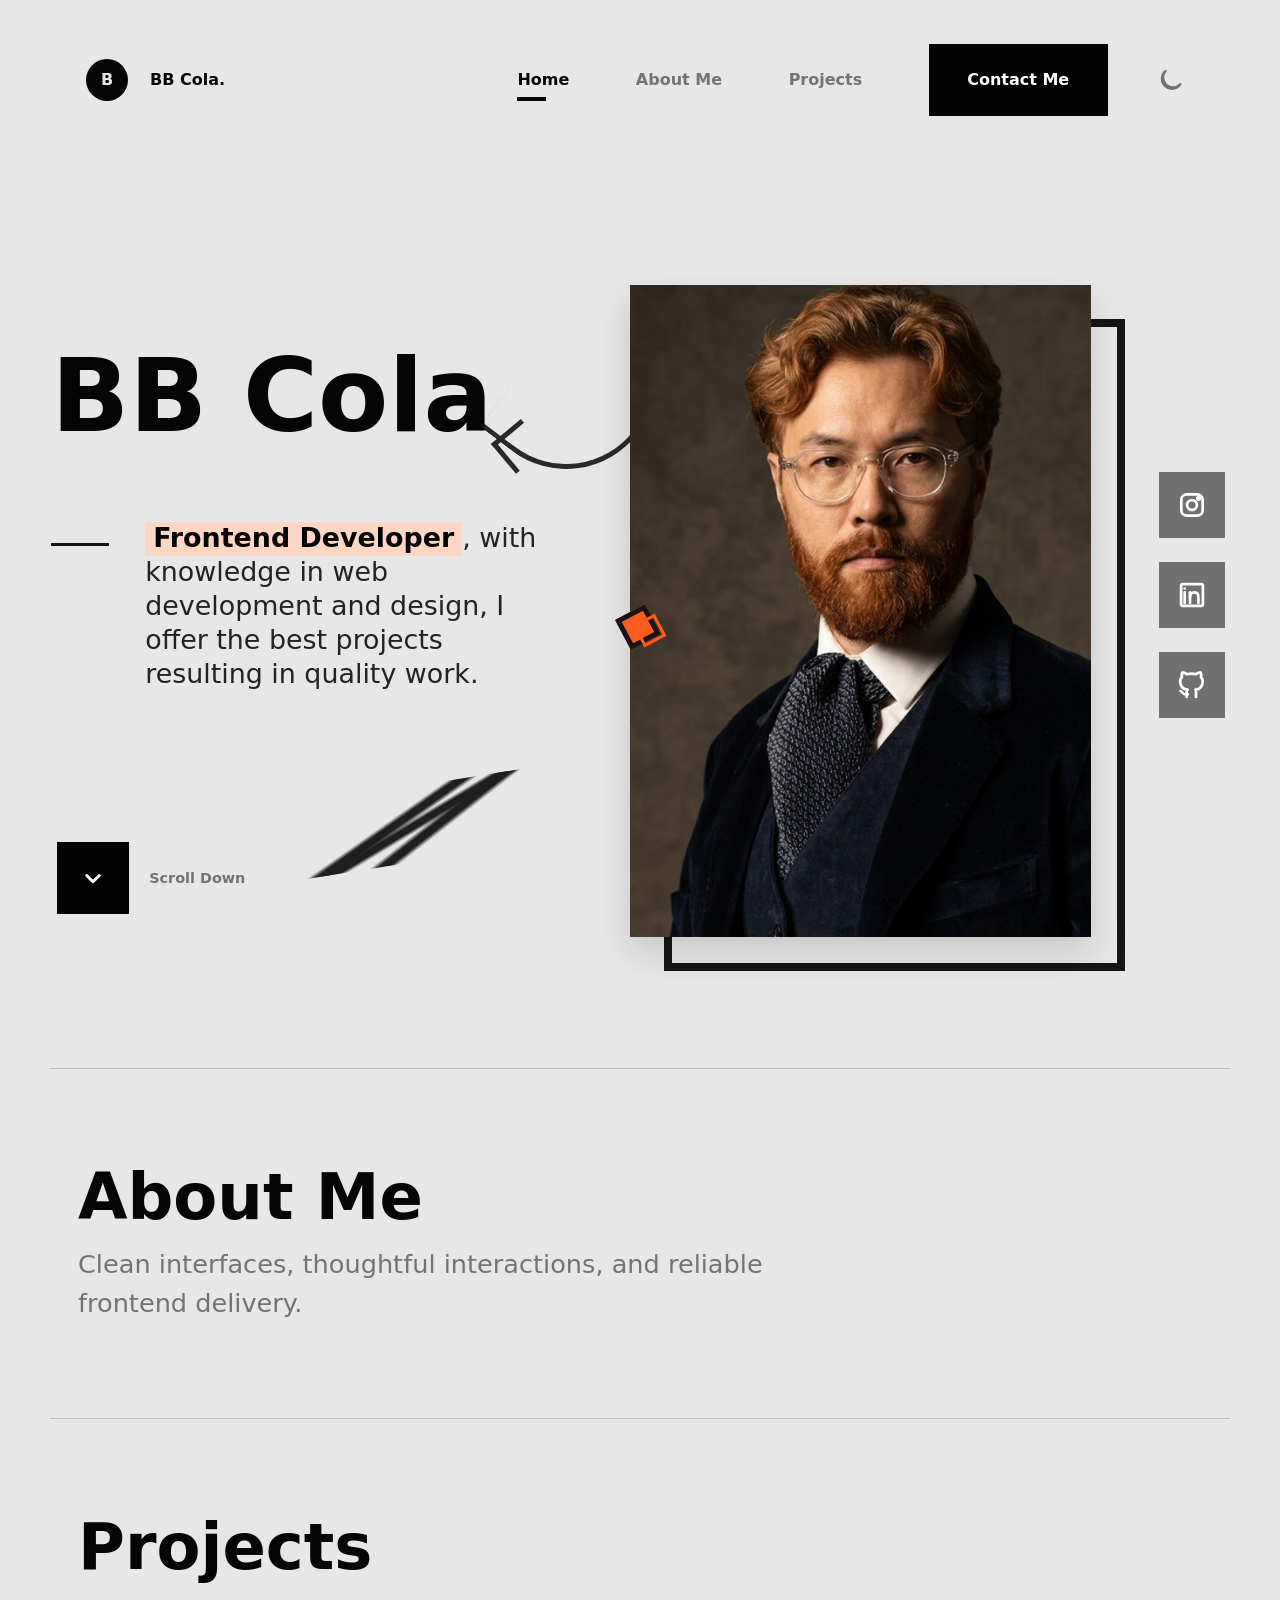
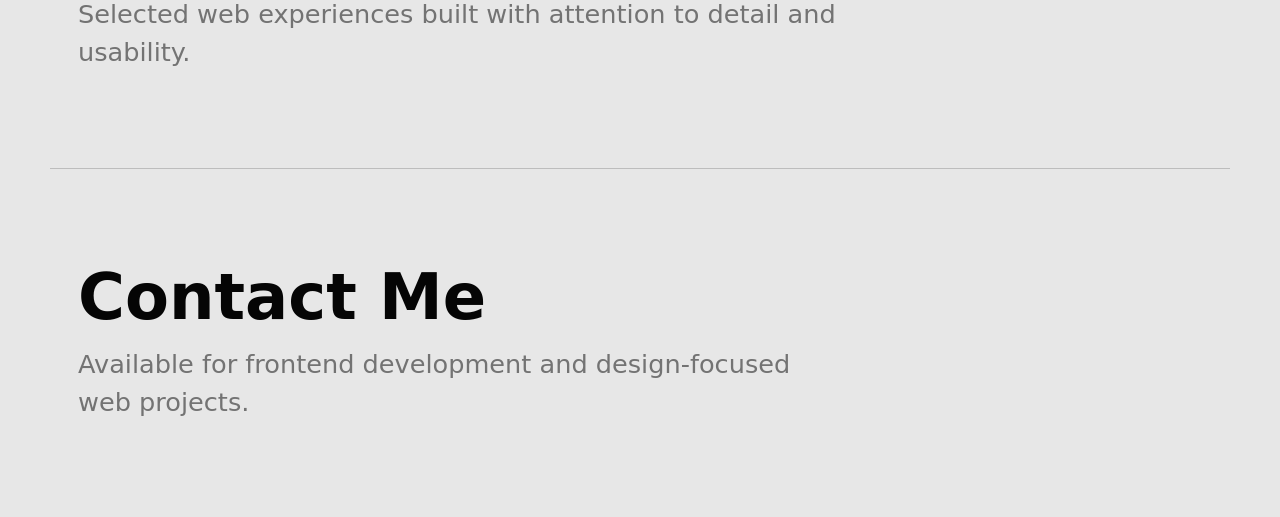
==== L-2/index.html @ df94120d "Add L-2 portfolio page" ====
<!DOCTYPE html>
<html lang="en">
  <head>
    <meta charset="UTF-8" />
    <meta name="viewport" content="width=device-width, initial-scale=1.0" />
    <title>BB Cola Portfolio</title>
    <link rel="stylesheet" href="style.css" />
  </head>
  <body>
    <div class="page-shell">
      <header class="site-header">
        <a class="brand" href="#home" aria-label="BB Cola home">
          <span class="brand-mark">B</span>
          <span class="brand-name">BB Cola.</span>
        </a>

        <button class="menu-toggle" type="button" aria-expanded="false" aria-controls="site-nav">
          <span></span>
          <span></span>
          <span></span>
          <span class="sr-only">Open navigation</span>
        </button>

        <nav class="site-nav" id="site-nav" aria-label="Primary navigation">
          <a class="nav-link active" href="#home">Home</a>
          <a class="nav-link" href="#about">About Me</a>
          <a class="nav-link" href="#projects">Projects</a>
          <a class="contact-link" href="#contact">Contact Me</a>
        </nav>

        <button class="theme-toggle" type="button" aria-label="Toggle dark mode">
          <svg viewBox="0 0 24 24" aria-hidden="true">
            <path
              d="M20.2 15.5A7.6 7.6 0 0 1 8.5 4.8a8 8 0 1 0 11.7 10.7Z"
              fill="none"
              stroke="currentColor"
              stroke-width="2"
              stroke-linecap="round"
              stroke-linejoin="round"
            />
          </svg>
        </button>
      </header>

      <main>
        <section class="hero" id="home" aria-labelledby="hero-title">
          <div class="hero-copy">
            <h1 id="hero-title">BB Cola</h1>
            <p class="intro">
              <span class="dash" aria-hidden="true"></span>
              <span>
                <strong>Frontend Developer</strong>, with knowledge in web development and
                design, I offer the best projects resulting in quality work.
              </span>
            </p>

            <button class="scroll-button" type="button" data-scroll-target="#about">
              <span class="scroll-icon" aria-hidden="true">
                <svg viewBox="0 0 24 24">
                  <path
                    d="m7 10 5 5 5-5"
                    fill="none"
                    stroke="currentColor"
                    stroke-width="2.4"
                    stroke-linecap="round"
                    stroke-linejoin="round"
                  />
                </svg>
              </span>
              <span>Scroll Down</span>
            </button>
          </div>

          <div class="hero-art" aria-label="Portrait of BB Cola">
            <div class="curved-arrow" aria-hidden="true"></div>
            <div class="portrait-wrap">
              <img src="assets/portrait.png" alt="BB Cola portrait" />
            </div>
            <span class="accent-square" aria-hidden="true"></span>
            <span class="scribble" aria-hidden="true"></span>
          </div>

          <aside class="social-links" aria-label="Social links">
            <a href="#" aria-label="Instagram">
              <svg viewBox="0 0 24 24" aria-hidden="true">
                <rect x="4" y="4" width="16" height="16" rx="4" />
                <circle cx="12" cy="12" r="3.7" />
                <circle cx="17" cy="7" r="1" />
              </svg>
            </a>
            <a href="#" aria-label="LinkedIn">
              <svg viewBox="0 0 24 24" aria-hidden="true">
                <path d="M6.5 10v8" />
                <path d="M10.5 18v-8" />
                <path d="M10.5 13.6c0-2.2 1.3-3.6 3.3-3.6 1.9 0 3 1.2 3 3.5V18" />
                <path d="M6.5 7.2h.1" />
                <rect x="3.8" y="3.8" width="16.4" height="16.4" rx="1.4" />
              </svg>
            </a>
            <a href="#" aria-label="GitHub">
              <svg viewBox="0 0 24 24" aria-hidden="true">
                <path
                  d="M9 19c-4 1.2-4-2-5.6-2.5M15 21v-3.5c0-1 .1-1.4-.5-2 2.7-.3 5.5-1.3 5.5-6A4.7 4.7 0 0 0 18.7 6c.1-.4.5-1.9-.2-3.4 0 0-1.1-.3-3.6 1.3a12.5 12.5 0 0 0-6.6 0C5.8 2.3 4.7 2.6 4.7 2.6 4 4.1 4.4 5.6 4.5 6A4.7 4.7 0 0 0 3.2 9.5c0 4.7 2.8 5.7 5.5 6-.6.6-.7 1.2-.7 2V21"
                />
              </svg>
            </a>
          </aside>
        </section>

        <section class="anchor-section" id="about">
          <h2>About Me</h2>
          <p>Clean interfaces, thoughtful interactions, and reliable frontend delivery.</p>
        </section>

        <section class="anchor-section" id="projects">
          <h2>Projects</h2>
          <p>Selected web experiences built with attention to detail and usability.</p>
        </section>

        <section class="anchor-section" id="contact">
          <h2>Contact Me</h2>
          <p>Available for frontend development and design-focused web projects.</p>
        </section>
      </main>
    </div>

    <script src="script.js"></script>
  </body>
</html>
---- L-2/style.css ----
:root {
  --bg: #e7e7e7;
  --text: #050505;
  --muted: #737373;
  --line: #151515;
  --panel: #d9d9d9;
  --button: #020202;
  --button-text: #ffffff;
  --highlight: #ffd6c4;
  --social: #707070;
  --accent: #ff5b1f;
  --shadow: rgba(0, 0, 0, 0.14);
}

* {
  box-sizing: border-box;
}

html {
  scroll-behavior: smooth;
}

body {
  margin: 0;
  min-height: 100vh;
  background: #cfcfcf;
  color: var(--text);
  font-family: Inter, ui-sans-serif, system-ui, -apple-system, BlinkMacSystemFont, "Segoe UI", sans-serif;
}

body.dark {
  --bg: #151515;
  --text: #f4f4f4;
  --muted: #b8b8b8;
  --line: #f4f4f4;
  --panel: #202020;
  --button: #f4f4f4;
  --button-text: #050505;
  --highlight: #5a3123;
  --social: #444444;
  --shadow: rgba(255, 255, 255, 0.1);
  background: #080808;
}

a {
  color: inherit;
  text-decoration: none;
}

button {
  font: inherit;
}

.page-shell {
  width: min(100%, 2158px);
  min-height: 100vh;
  margin: 0 auto;
  background: var(--bg);
  transition: background 0.25s ease, color 0.25s ease;
}

.site-header {
  position: sticky;
  top: 0;
  z-index: 20;
  display: grid;
  grid-template-columns: 1fr auto auto;
  align-items: center;
  gap: clamp(18px, 3vw, 52px);
  width: min(100%, 1860px);
  margin: 0 auto;
  padding: clamp(22px, 3.4vw, 56px) clamp(24px, 7vw, 86px);
  background: color-mix(in srgb, var(--bg) 88%, transparent);
  backdrop-filter: blur(10px);
}

.brand {
  display: inline-flex;
  align-items: center;
  gap: 22px;
  min-width: 0;
  font-size: clamp(1rem, 1.2vw, 1.7rem);
  font-weight: 800;
}

.brand-mark {
  display: grid;
  width: clamp(42px, 3.2vw, 58px);
  aspect-ratio: 1;
  place-items: center;
  flex: 0 0 auto;
  border-radius: 50%;
  background: var(--text);
  color: var(--bg);
  font-size: clamp(1rem, 1.1vw, 1.45rem);
  line-height: 1;
}

.brand-name {
  overflow: hidden;
  text-overflow: ellipsis;
  white-space: nowrap;
}

.site-nav {
  display: flex;
  align-items: center;
  gap: clamp(38px, 5.2vw, 86px);
  color: var(--muted);
  font-size: clamp(1rem, 1.25vw, 1.65rem);
  font-weight: 700;
}

.nav-link {
  position: relative;
  padding: 12px 0;
}

.nav-link.active,
.nav-link:hover {
  color: var(--text);
}

.nav-link.active::after {
  position: absolute;
  bottom: 0;
  left: 0;
  width: 29px;
  height: 4px;
  background: var(--text);
  content: "";
}

.contact-link {
  display: inline-flex;
  align-items: center;
  justify-content: center;
  min-height: clamp(64px, 5.7vw, 92px);
  padding: 0 clamp(28px, 3vw, 48px);
  background: var(--button);
  color: var(--button-text);
  font-weight: 800;
  white-space: nowrap;
}

.theme-toggle,
.menu-toggle {
  display: grid;
  place-items: center;
  width: 48px;
  aspect-ratio: 1;
  border: 0;
  background: transparent;
  color: var(--muted);
  cursor: pointer;
}

.theme-toggle:hover,
.menu-toggle:hover {
  color: var(--text);
}

.theme-toggle svg {
  width: 30px;
  height: 30px;
}

.menu-toggle {
  display: none;
}

.menu-toggle span:not(.sr-only) {
  width: 24px;
  height: 2px;
  margin: 3px 0;
  background: currentColor;
}

.hero {
  position: relative;
  display: grid;
  grid-template-columns: minmax(320px, 0.95fr) minmax(360px, 0.85fr) 74px;
  align-items: center;
  column-gap: clamp(38px, 5vw, 86px);
  width: min(100%, 1660px);
  min-height: calc(100vh - 152px);
  margin: 0 auto;
  padding: clamp(28px, 4vw, 70px) clamp(24px, 4vw, 54px) clamp(64px, 7vw, 112px);
}

.hero-copy {
  align-self: center;
  padding-top: clamp(24px, 8vh, 120px);
}

.hero h1 {
  margin: 0 0 clamp(56px, 6vw, 88px);
  font-size: clamp(4.2rem, 8vw, 8.2rem);
  font-weight: 850;
  line-height: 0.95;
  letter-spacing: 0;
}

.intro {
  display: grid;
  grid-template-columns: 70px 1fr;
  gap: 24px;
  max-width: 740px;
  margin: 0;
  color: #222222;
  font-size: clamp(1.55rem, 2.1vw, 2.45rem);
  font-weight: 500;
  line-height: 1.26;
}

body.dark .intro {
  color: var(--text);
}

.intro strong {
  display: inline;
  padding: 0 8px 3px;
  background: var(--highlight);
  color: var(--text);
  font-weight: 850;
}

.dash {
  width: 58px;
  height: 3px;
  margin-top: 0.8em;
  background: var(--line);
}

.scroll-button {
  display: inline-flex;
  align-items: center;
  gap: 20px;
  margin-top: clamp(72px, 12vw, 150px);
  border: 0;
  background: transparent;
  color: var(--muted);
  cursor: pointer;
  font-size: clamp(0.9rem, 1vw, 1.18rem);
  font-weight: 700;
}

.scroll-icon {
  display: grid;
  width: 72px;
  aspect-ratio: 1;
  place-items: center;
  background: var(--button);
  color: var(--button-text);
}

.scroll-icon svg {
  width: 30px;
  height: 30px;
}

.hero-art {
  position: relative;
  display: grid;
  align-items: center;
  justify-items: center;
  min-width: 0;
  padding: 74px 0 42px;
}

.portrait-wrap {
  position: relative;
  width: min(100%, 580px);
  aspect-ratio: 580 / 820;
}

.portrait-wrap::after {
  position: absolute;
  inset: 34px -34px -34px 34px;
  z-index: 0;
  border: 8px solid var(--line);
  content: "";
}

.portrait-wrap img {
  position: relative;
  z-index: 1;
  display: block;
  width: 100%;
  height: 100%;
  object-fit: cover;
  box-shadow: 0 16px 34px var(--shadow);
}

.social-links {
  display: grid;
  gap: 24px;
  justify-items: center;
}

.social-links a {
  display: grid;
  width: 66px;
  aspect-ratio: 1;
  place-items: center;
  background: var(--social);
  color: #ffffff;
  transition: transform 0.2s ease, background 0.2s ease;
}

.social-links a:hover {
  background: var(--text);
  transform: translateY(-3px);
}

.social-links svg {
  width: 32px;
  height: 32px;
  fill: none;
  stroke: currentColor;
  stroke-width: 2;
  stroke-linecap: round;
  stroke-linejoin: round;
}

.accent-square {
  position: absolute;
  left: -9px;
  top: 52%;
  z-index: 3;
  width: 34px;
  aspect-ratio: 1;
  border: 5px solid var(--line);
  background: var(--accent);
  transform: rotate(-28deg);
}

.accent-square::after {
  position: absolute;
  inset: 8px -9px -9px 8px;
  border: 3px solid var(--accent);
  content: "";
}

.curved-arrow {
  position: absolute;
  left: -118px;
  top: 120px;
  width: 130px;
  height: 150px;
  border-right: 5px solid var(--line);
  border-bottom: 5px solid var(--line);
  border-radius: 0 0 90px;
  transform: rotate(37deg);
  opacity: 0.9;
}

.curved-arrow::before {
  position: absolute;
  left: 23px;
  bottom: -17px;
  width: 34px;
  height: 34px;
  border-left: 5px solid var(--line);
  border-bottom: 5px solid var(--line);
  transform: rotate(13deg);
  content: "";
}

.scribble {
  position: absolute;
  left: -350px;
  bottom: 120px;
  width: 300px;
  height: 75px;
  background:
    linear-gradient(154deg, transparent 38%, var(--line) 40%, var(--line) 43%, transparent 45%),
    linear-gradient(158deg, transparent 44%, var(--line) 46%, var(--line) 49%, transparent 51%),
    linear-gradient(151deg, transparent 50%, var(--line) 52%, var(--line) 55%, transparent 57%);
  transform: rotate(-9deg);
  opacity: 0.95;
}

.anchor-section {
  width: min(100%, 1180px);
  margin: 0 auto;
  padding: 96px 28px;
  border-top: 1px solid color-mix(in srgb, var(--text) 18%, transparent);
}

.anchor-section h2 {
  margin: 0 0 16px;
  font-size: clamp(2.4rem, 5vw, 5rem);
  line-height: 1;
}

.anchor-section p {
  max-width: 760px;
  margin: 0;
  color: var(--muted);
  font-size: clamp(1.1rem, 2vw, 1.6rem);
  line-height: 1.5;
}

.sr-only {
  position: absolute;
  width: 1px;
  height: 1px;
  padding: 0;
  overflow: hidden;
  clip: rect(0, 0, 0, 0);
  white-space: nowrap;
  border: 0;
}

@media (max-width: 1180px) {
  .site-header {
    grid-template-columns: 1fr auto auto;
    padding-inline: 34px;
  }

  .menu-toggle {
    display: grid;
  }

  .site-nav {
    position: absolute;
    top: calc(100% - 12px);
    right: 34px;
    display: grid;
    min-width: min(86vw, 360px);
    gap: 0;
    padding: 16px;
    background: var(--panel);
    box-shadow: 0 18px 36px var(--shadow);
    opacity: 0;
    pointer-events: none;
    transform: translateY(-10px);
    transition: opacity 0.2s ease, transform 0.2s ease;
  }

  .site-nav.open {
    opacity: 1;
    pointer-events: auto;
    transform: translateY(0);
  }

  .nav-link,
  .contact-link {
    min-height: auto;
    padding: 16px 18px;
  }

  .contact-link {
    margin-top: 8px;
  }

  .hero {
    grid-template-columns: minmax(0, 1fr);
    row-gap: 34px;
    min-height: auto;
    padding-top: 24px;
  }

  .hero-copy {
    padding-top: 40px;
  }

  .hero h1 {
    max-width: 720px;
  }

  .hero-art {
    width: min(100%, 620px);
    margin: 0 auto;
    padding-top: 30px;
  }

  .curved-arrow {
    left: auto;
    right: calc(100% - 84px);
    top: 22px;
    transform: scale(0.78) rotate(37deg);
  }

  .scribble {
    left: 8%;
    bottom: -6px;
    transform: scale(0.72) rotate(-9deg);
    transform-origin: left center;
  }

  .social-links {
    grid-auto-flow: column;
    justify-content: center;
    padding: 18px 0 0;
  }
}

@media (max-width: 720px) {
  .site-header {
    gap: 12px;
    padding: 18px;
  }

  .brand {
    gap: 12px;
  }

  .brand-name {
    max-width: 130px;
  }

  .theme-toggle,
  .menu-toggle {
    width: 42px;
  }

  .site-nav {
    right: 18px;
    left: 18px;
    min-width: 0;
  }

  .hero {
    padding: 10px 18px 66px;
  }

  .hero h1 {
    margin-bottom: 34px;
    font-size: clamp(3.5rem, 17vw, 5.3rem);
  }

  .intro {
    grid-template-columns: 42px 1fr;
    gap: 14px;
    font-size: clamp(1.2rem, 6vw, 1.65rem);
  }

  .dash {
    width: 38px;
  }

  .scroll-button {
    margin-top: 48px;
  }

  .scroll-icon {
    width: 58px;
  }

  .portrait-wrap {
    width: min(86vw, 440px);
  }

  .portrait-wrap::after {
    inset: 18px -18px -18px 18px;
    border-width: 5px;
  }

  .accent-square {
    left: 0;
    width: 26px;
    border-width: 4px;
  }

  .curved-arrow {
    display: none;
  }

  .scribble {
    display: none;
  }

  .social-links a {
    width: 54px;
  }

  .social-links svg {
    width: 26px;
    height: 26px;
  }

  .anchor-section {
    padding: 72px 18px;
  }
}
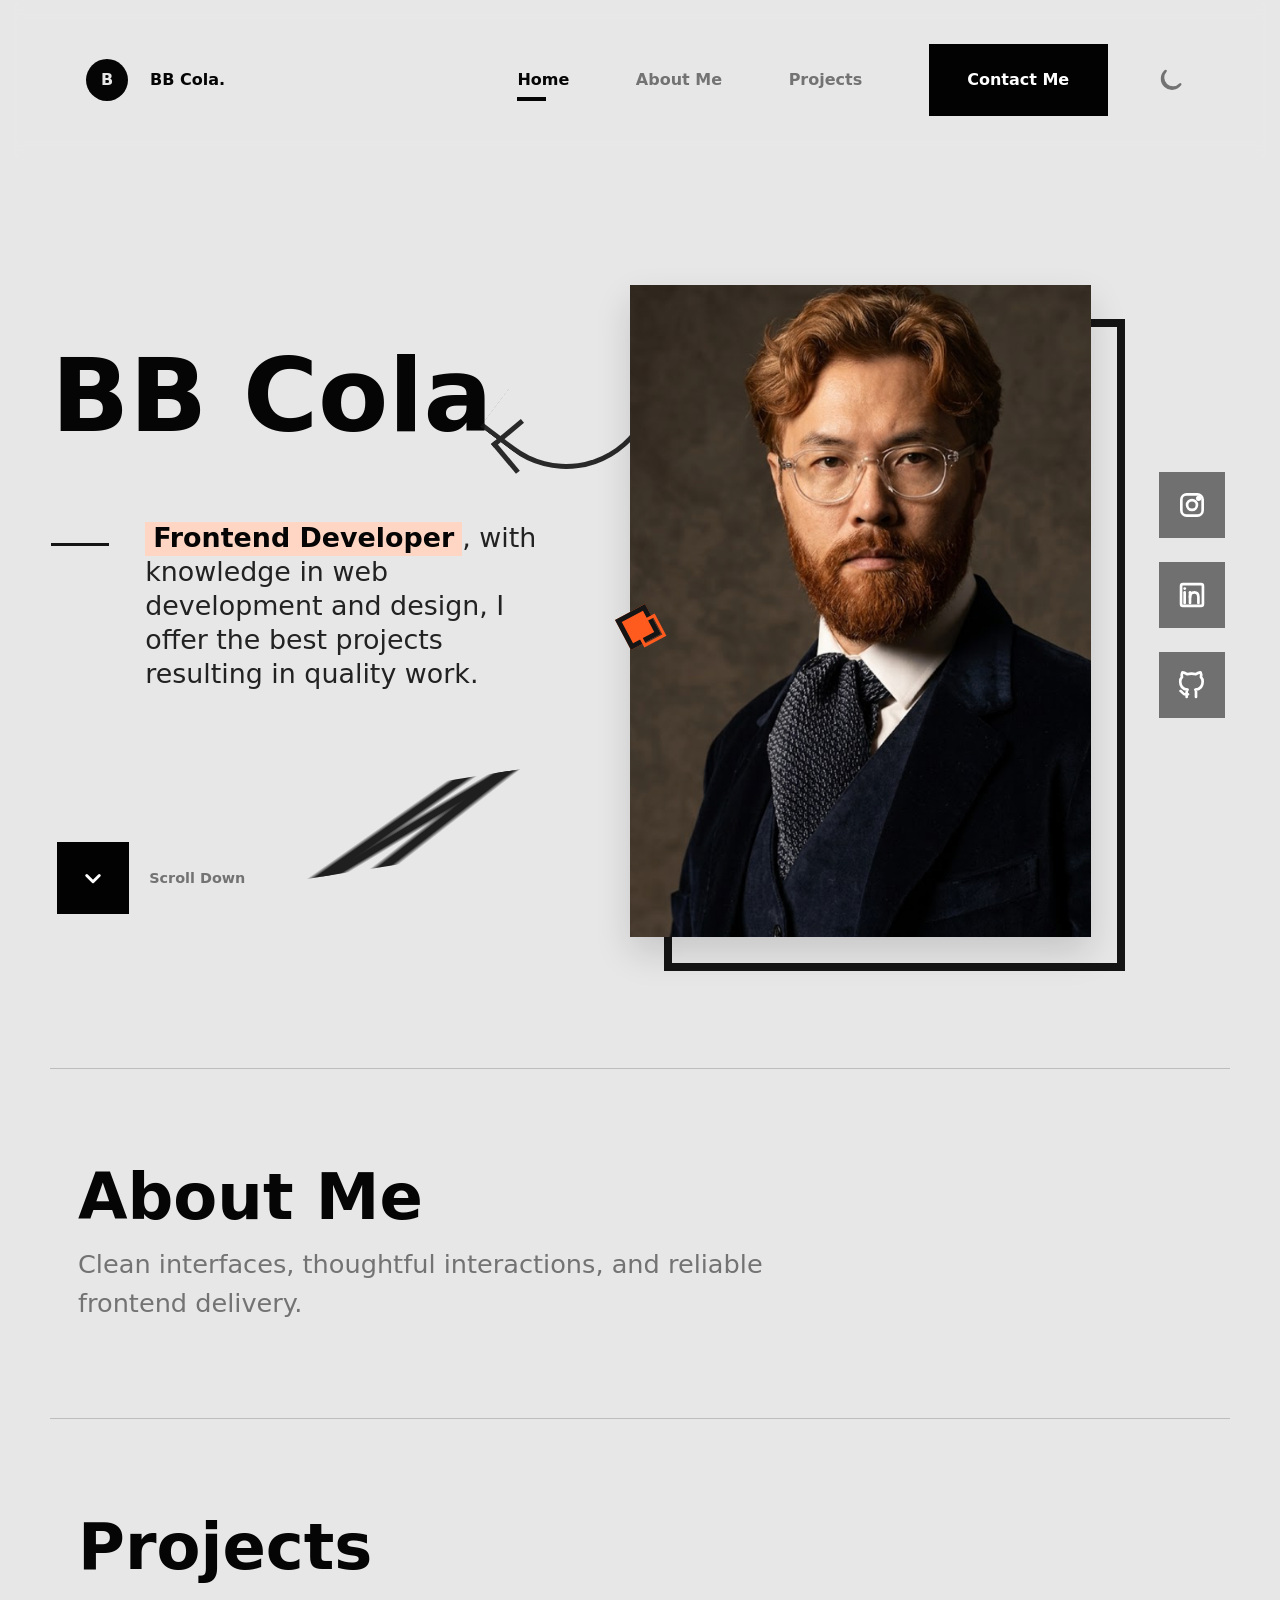
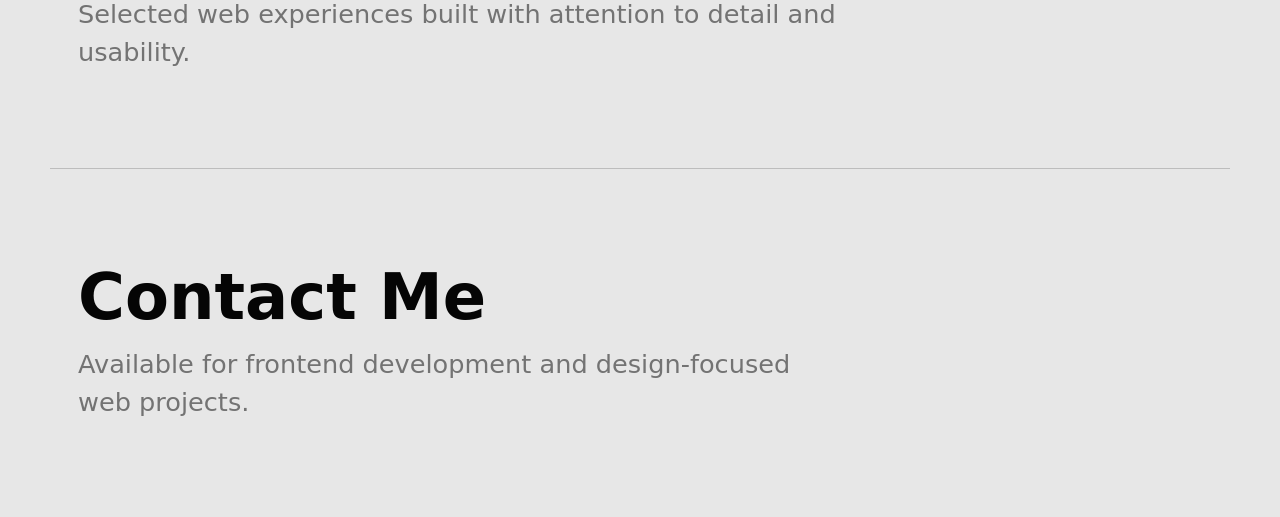
==== commit 71219ec2: "Use SVG portrait asset for web upload" ====
--- a/L-2/index.html
+++ b/L-2/index.html
@@ -74,7 +74,7 @@
           <div class="hero-art" aria-label="Portrait of BB Cola">
             <div class="curved-arrow" aria-hidden="true"></div>
             <div class="portrait-wrap">
-              <img src="assets/portrait.png" alt="BB Cola portrait" />
+              <img src="assets/portrait.svg" alt="BB Cola portrait" />
             </div>
             <span class="accent-square" aria-hidden="true"></span>
             <span class="scribble" aria-hidden="true"></span>
